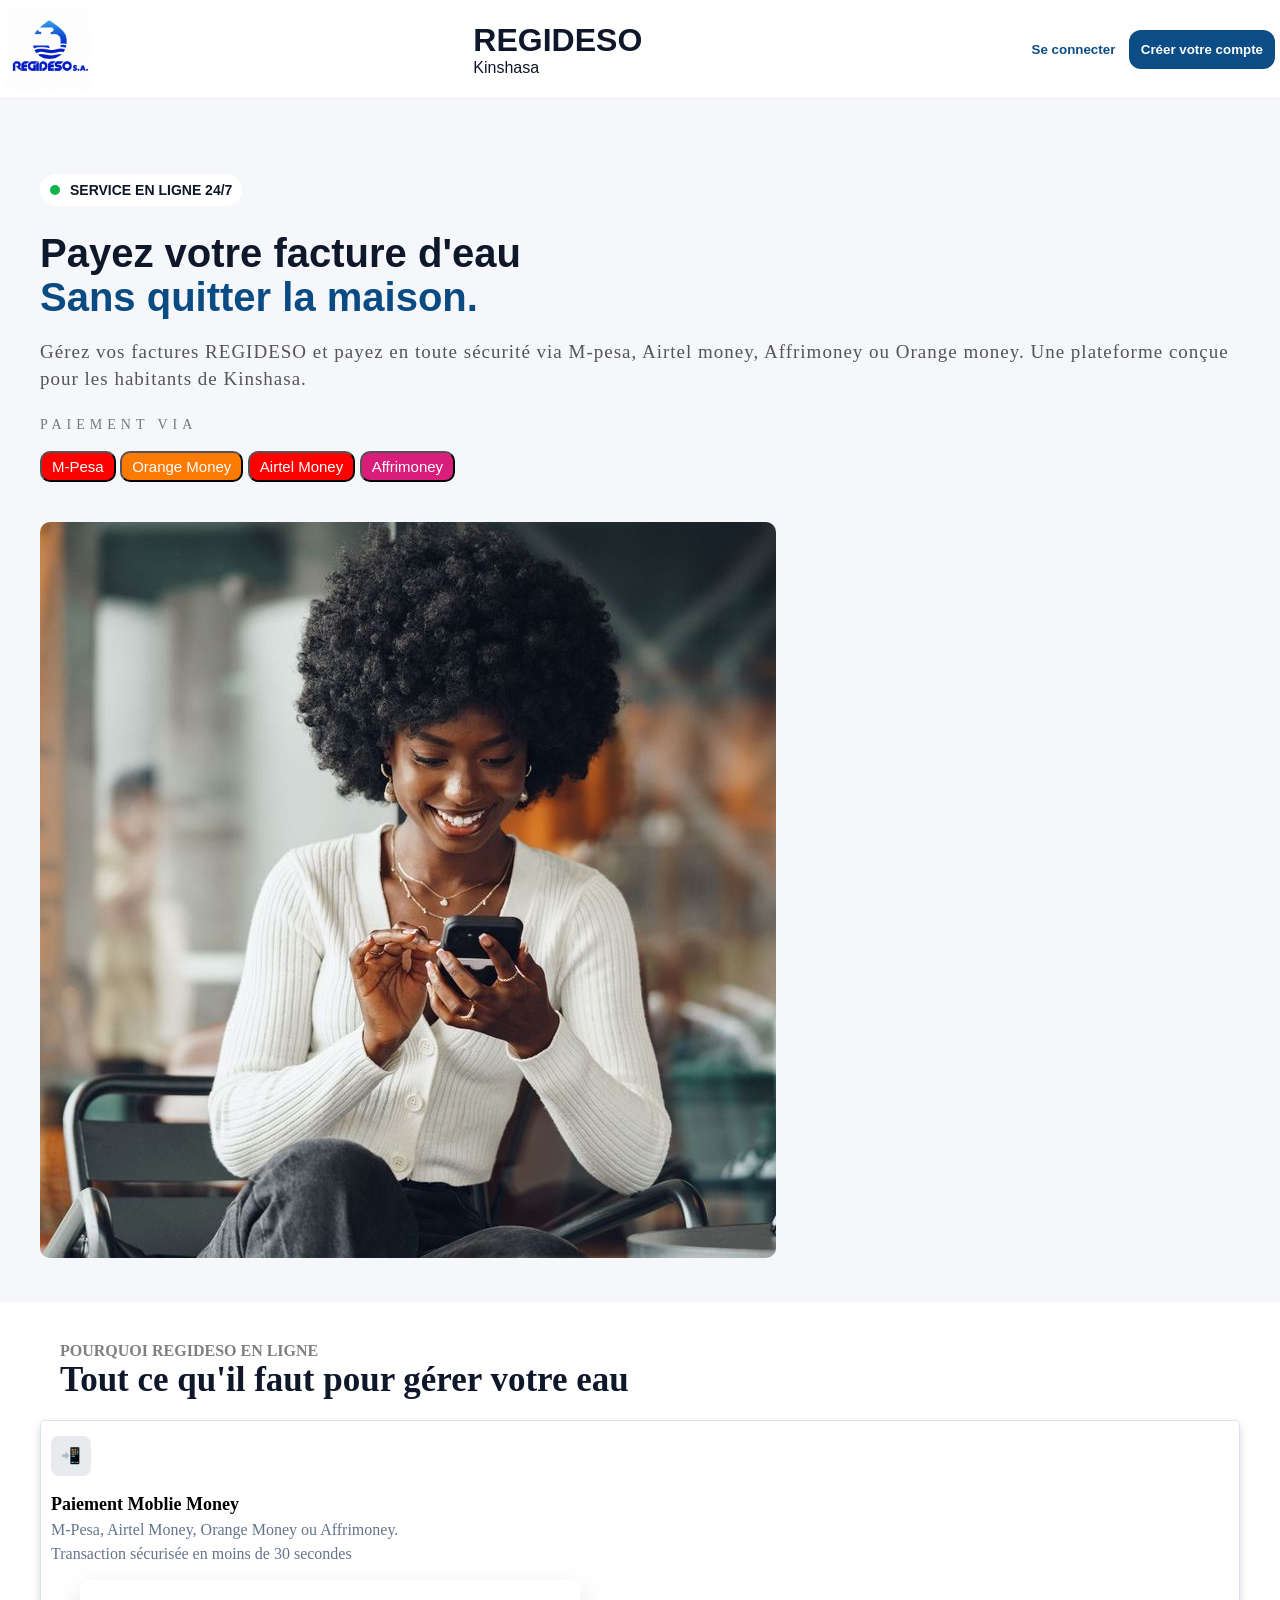
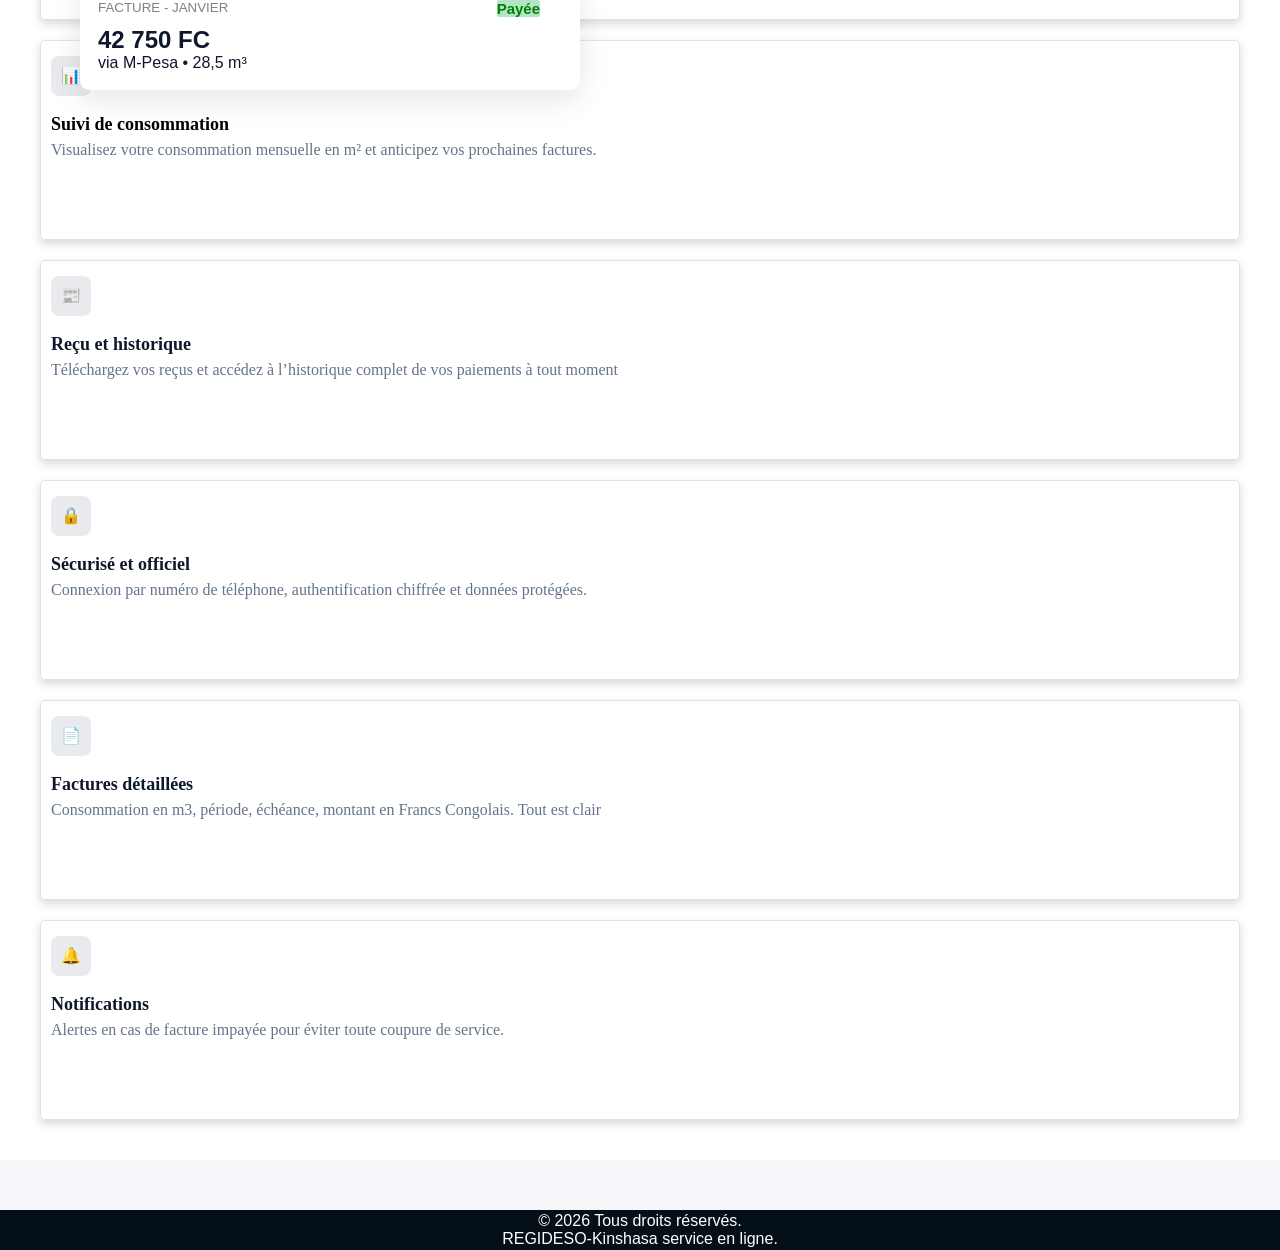
==== index.html @ e978901c "REGIDESO" ====
<!DOCTYPE html>
<html lang="fr">
<head>
    <meta charset="UTF-8">
    <meta name="viewport" content="width=device-width, initial-scale=1.0">
    <title>REGIDESO</title>
    <link rel="stylesheet" href="index.css">
    <!--Police-->
    <link rel="preconnect" href="https://fonts.googleapis.com">
    <link href="https://fonts.googleapis.com/css2?family=Inter:wght@4000;500;600;700;800&display=swap">
</head>
<body>
    <!--HEADER-->
    <header class="header">
        <div class="logo-box">
            <img width="88px" src="logoregi.jpg" alt="logo-icon">
        </div>
        <div>
            <h1>REGIDESO</h1>
            <span>Kinshasa</span>
        </div>
        <div class="button-connexion">
            <button class="seconnecter"><a href="connexion.html">Se connecter</a></button>
            <button class="creer"><a href="connexion2.html">Créer votre compte</a></button>
        </div>       
    </header>

    <!--HERO-->
    <section class="corps">
        <div class="badge">
            <span class="green-dot"></span>
            SERVICE EN LIGNE 24/7
        </div>
        <h2>
            Payez votre facture d'eau
            <span>Sans quitter la maison.</span>
        </h2>
        <p class="description">
            Gérez vos factures REGIDESO et payez en toute sécurité via 
            M-pesa, Airtel money, Affrimoney ou Orange money.
            Une plateforme conçue pour les habitants de Kinshasa.
        </p>
        <div class="payment">
            <p>PAIEMENT VIA</p>
            <div class="payment-bouttons">
                <button class="mpesa">M-Pesa</button>
                <button class="orange money">Orange Money</button>
                <button class="airtel money">Airtel Money</button>
                <BUtton class="affrimoney">Affrimoney</BUtton>
            </div>          
        </div>
    </section>
    <!--IMAGE PRINCIPAL-->
    <section class="card-image">
        <img src="images woman.jpg" alt="previe-image">
        <div class="invoice-card">
            <div class="bill-card">
                <small>FACTURE - JANVIER</small>
                <h2>42 750 FC</h2>
                <P>via M-Pesa • 28,5 m³</P>
                <span class="paid">Payée</span>
            </div>
        </div>
    </section>
    <!--FEACTURES-->
     <section class="factures">
        <div class="factures-title">
            <h4>POURQUOI REGIDESO EN LIGNE</h4>
            <h2>Tout ce qu'il faut pour gérer votre eau</h2>
        </div>
            <div class="mobile-money">
                <a href="Paiement.html" class="card-link">
                <div class="icon">
                    📲
                </div>      
                <p>Paiement Moblie Money</p>
                <P>M-Pesa, Airtel Money, Orange Money ou Affrimoney. <br>Transaction sécurisée en moins de 30 secondes</P>
            </div>
            </a>

            <div class="suivi-consommation">
                <a href="suivi.html" class="card-link">
                <div class="icon">
                    📊
                </div>
                <p>Suivi de consommation</p>
                <P>Visualisez votre consommation mensuelle en m² et anticipez vos prochaines factures.</P>
            </div>
            </a>

            <div class="recus-historique">
                <div class="icon">
                    📰
                </div>
                <p>Reçu et historique</p>
                <p>Téléchargez vos reçus et accédez à l’historique complet de vos paiements à tout moment</p>
            </div>
            
            <div class="securise">
                <div class="icon">
                    🔒
                </div>
                <p>Sécurisé et officiel</p>
                <p>Connexion par numéro de téléphone, authentification chiffrée et données protégées.</p>
            </div>

            <div class="facture">
                <div class="icon">
                    📄
                </div>
                <p>Factures détaillées</p>
                <p>Consommation en m3, période, échéance, montant en Francs Congolais. Tout est clair</p>
            </div>

            <div class="notifications">
                <div class="icon">
                    🔔
                </div>
                <p>Notifications</p>
                <p>Alertes en cas de facture impayée pour éviter toute coupure de service.</p>
            </div>

        </div>
    </section>

    <footer>
        <p>&copy; 2026 Tous droits réservés.</p>
        <p>REGIDESO-Kinshasa service en ligne.</p>
    </footer>
</body>
</html>
---- index.css ----
*{
    margin: 0;
    padding: 0;
    box-sizing: border-box;
}
/* Pour les téléphones */
@media (max-width: 480px){
    .header{
        font-size: 14px;
    }
    .container{
        width: 100%;
        padding: 10px;
    }
}

body{
    font-family: 'Inter', sans-serif;
    background: #f5f7fa;
    color: #0f172a;
}
/* HEADER */
.header{
    width: 100%;
    background:white;
    padding: 5px ;
    display: flex;
    justify-content: space-between;
    align-items: center;
    border-bottom: 1px solid #eee;
    top: 0;
    margin-bottom: 35px;
}

.logo-box{
    display: flex;
    align-items: center;
    gap: 12px;
}
.logo-icon{
    width: 45px;
    height: 45px;
    background: #0b5d84;
    border-radius: 12px;
    display: flex;
    justify-content: center;
    align-items: center;
    color: white;
    font-size: 22px;
}
.logo-box h1{
    font-size: 20px;
    font-weight: 800;
}
.logo-box span{
    color: gray;
    font-size: 14px;
}
.header img{
    border-radius: 8px;
}
.seconnecter{
    padding: 9px 9px;
    border: none;
    background: transparent;
    color:  #0b4d84;
    font-weight: bold;
    border-bottom: 2px solid transparent;
    transition: .4s;
   
}
.seconnecter a{
    text-decoration: none;
    color:#0b4d84 ;
    font-weight: bold;
}
.seconnecter:hover{
    border-bottom: 2px solid;   
}

.creer{
   padding: 12px 12px;
   border: none;
   background: #0b4d84;
   color: rgb(188, 189, 188);
   border-radius: 12px;
   font-weight: bold;
   cursor: pointer;
   transition: .3s;
}
.creer a{
    text-decoration: none;
    color: white;
}
.creer:hover{
    background: #0b4d84;
}
/* HERO*/
.corps{
    padding: 40px;
}
/* BADGE */
.badge{
    display: inline-flex;
    align-items: center;
    gap:10px;
    background: white;
    padding: 8px 10px;
    border-radius: 50px;
    font-size: 14px;
    font-weight: 600;
    margin-bottom: 25px;
}
.green-dot{
    width: 10px;
    height: 10px;
    background:#11b44b ;
    border-radius:50px;
}
/* TITLE */
.corps h2 {
    font-size: 40px;
    line-height: 1.1;
    font-weight: 800;
    margin-bottom: 20px;  
}
.corps h2 span{
    display: block;
    color: #0b4b84;
}
/* TEXT */
.corps-text{
    max-width:750px;
    margin: auto;
    color: #6b7280;
    font-size: 18px;
    margin-bottom: 35px;
}
/* BUTTONS */
.start-btn{
    padding: 16px 34px;
    border: none;
    background-color: #2563eb;
    color: white;
    border-radius: 16px;
    font-size: 16px;
    font-weight: 700;
    cursor: pointer;
    transition: .3s
    
}
.start-btn:hover{
    background: #1d4ed8;
    transform: translateY(-2px);
}
.account-btn{
    padding: 16px 34px;*
    border: 1px solid #d1d5db;
    background: white;
    color: #111827;
    border-radius: 16px;
    font-size: 16px;
    font-weight: 600;
    cursor: pointer;
    cursor: pointer;
    transition: .3s;
}
.account-btn:hover{
    background: #f3f4f6;
}
.description{
    font-size: 19px;
    color: #555;
    line-height: 1.4;
    margin-bottom: 25px;
    letter-spacing: 1px;
    font-family: 'Cormorant Garamond', serif;
}
/* PAYMENT */
.payment p{
    margin-bottom: 18px;
    letter-spacing: 5px;
    color: #777;
    font-size: 14px;
    font-family: 'Cormorant Garamond', serif;
}
.payment-buttons{
    display: flex;
    gap: 20px;
}
.payment-buttons button{
    border: none;
    color: white;
    padding: 18px 30px;
    border-radius: 12px;
    font-size: 22px;
    cursor: pointer;
}
.mpesa{
    background: red;
    color: white;
    font-size: 15px;
    border-radius: 10px;
    padding:5px 10px ;
}


.orange{
    background: #ff7a00;
    color: white;
    font-size: 15px;
    border-radius: 10px;
    padding: 5px 10px;
}

.airtel{
    background:red;
    color:white;
    font-size:15px;
    border-radius:10px ;
    padding:5px 10px ;


}
.affrimoney{
    background: #d81d7a;
    color: white;
    font-size: 15px;
    border-radius: 10px;
    padding: 5px 10px;
}
section img{
    border-radius: 10px;
    margin-top: -40px;
}
.bill-card{
    position: absolute;
    bottom: -790px;
    left: 80px;
    background: white;
    padding: 18px;
    border-radius: 9px;
    width: 500px;
    box-shadow: 0 10px 30px rgba(0, 0, 0, 0.1);
}
.bill-card small{
    color: gray;
}
.bill-card h2{
    margin-top: 10px;
}
.paid{
    position: absolute;
    top: 20px;
    right: 40px;
    color: green;
    font-weight: bold;
    background: #b4e4c5;
    border-radius: 2px;
    font-size: 15px;
}
/* IMAGE PRINCIPAL*/
section{
    padding: 40px
}


.factures{
    width: 100%;
    background:white;
    padding: px;
}

.factures-title{
    margin-left: 20px;
}
.factures-title a{
    text-decoration: none;
}

.factures-title h4{
    font-weight: 800;
    font-family: 'Cormorant Garamond', serif;
    color: gray;
} 

.factures-title h2 {
    font-size: 35px;
    font-weight: 800;
    font-family: 'Lora', serif;
}


.factures-card{
    width: 80%;
    display: grid;
    grid-template-columns: 1fr 1fr 1fr;
    margin: 0 auto;
    gap: 30px;
    margin-top: 50px;
}
.card-link{
    text-decoration: none;
    color:black;
   
}

.mobile-money,
.suivi-consommation,
.recus-historique,
.securise,
.facture,
.notifications{
    height: 200px;
    border: 1px solid #dbe4ee;
    border-radius: 5px;
    box-shadow: 0 4px 10px rgba(0, 0, 0, 0.15);
    padding: 15px 10px;
    line-height:1.5 ;
    transition: all 0.5s ease;
    margin-top: 20px;
}

.mobile-money:hover,
.suivi-consommation:hover,
.recus-historique:hover,
.securise:hover,
.facture:hover,
.notifications:hover{
    box-shadow: 0 10px 25px rgba(0, 0, 0, 0.35);
}

.mobile-money p:first-of-type,
.suivi-consommation p:first-of-type,
.recus-historique p:first-of-type,
.securise p:first-of-type,
.facture p:first-of-type,
.notifications p:first-of-type{
    font-weight: bold;
    font-size: 18px;
    font-family: 'Merriweather', serif;
}

.mobile-money p:last-of-type,
.suivi-consommation p:last-of-type,
.recus-historique p:last-of-type,
.securise p:last-of-type,
.facture p:last-of-type,
.notifications p:last-of-type{
    color: #64748b;
    font-family: 'Playfair Display', serif;
}

.icon{
    width: 40px;
    height: 40px;
    background:#9ca3af3a;
    display: flex;
    justify-content: center;
    align-items: center;
    border-radius: 8px;
    margin-bottom: 15px;
}

footer{
    width: 100%;
    background: #040f17;
    color: white;
    text-align:center ;
    padding: 2px ;
    margin-top: 50px;
    font-size: 16px;
    font-family: 'Lato', sans-serif;
}
.icon img{
    width: 30px;
    height: 100px;
}
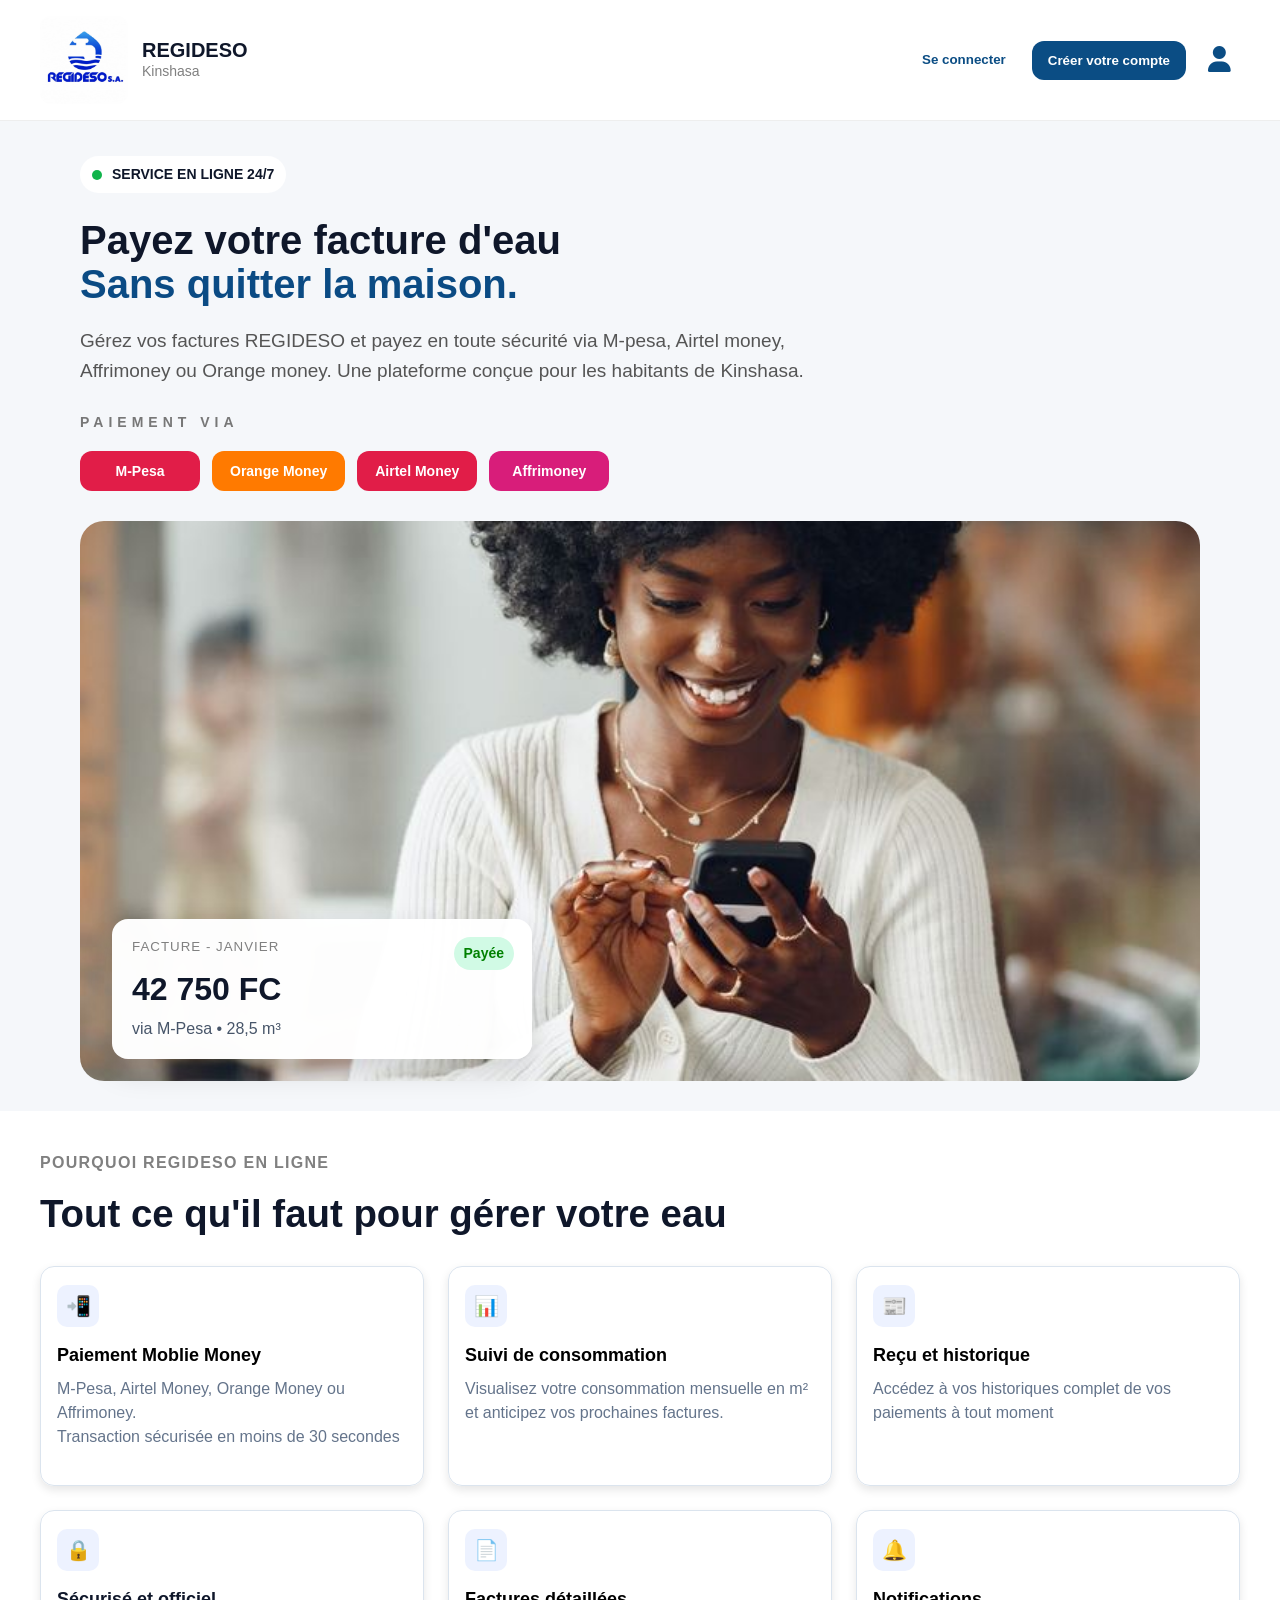
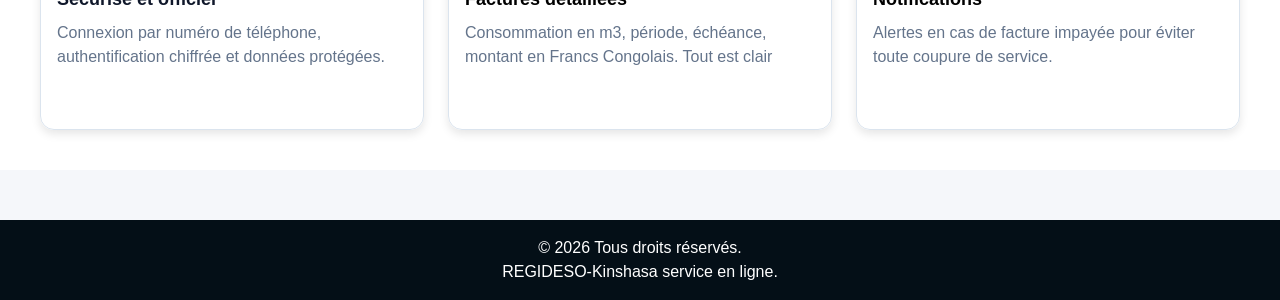
==== commit a3b528d1: "Regideso" ====
--- a/index.html
+++ b/index.html
@@ -4,6 +4,7 @@
     <meta charset="UTF-8">
     <meta name="viewport" content="width=device-width, initial-scale=1.0">
     <title>REGIDESO</title>
+    <link rel="stylesheet" href="https://cdnjs.cloudflare.com/ajax/libs/font-awesome/6.5.2/css/all.min.css" crossorigin="anonymous" referrerpolicy="no-referrer" />
     <link rel="stylesheet" href="index.css">
     <!--Police-->
     <link rel="preconnect" href="https://fonts.googleapis.com">
@@ -12,17 +13,20 @@
 <body>
     <!--HEADER-->
     <header class="header">
-        <div class="logo-box">
-            <img width="88px" src="logoregi.jpg" alt="logo-icon">
-        </div>
-        <div>
-            <h1>REGIDESO</h1>
-            <span>Kinshasa</span>
+        <div class="brand">
+            <div class="logo-box">
+                <img src="logoregi.jpg" alt="logo-icon">
+            </div>
+            <div class="brand-text">
+                <h1>REGIDESO</h1>
+                <span>Kinshasa</span>
+            </div>
         </div>
         <div class="button-connexion">
             <button class="seconnecter"><a href="connexion.html">Se connecter</a></button>
             <button class="creer"><a href="connexion2.html">Créer votre compte</a></button>
-        </div>       
+            <a class="profile-link" href="profil.html" aria-label="Voir le profil"><i class="fa-solid fa-user"></i></a>
+        </div>
     </header>
 
     <!--HERO-->
@@ -63,63 +67,57 @@
         </div>
     </section>
     <!--FEACTURES-->
-     <section class="factures">
+    <section class="factures">
         <div class="factures-title">
             <h4>POURQUOI REGIDESO EN LIGNE</h4>
             <h2>Tout ce qu'il faut pour gérer votre eau</h2>
         </div>
+        <div class="factures-grid">
             <div class="mobile-money">
                 <a href="Paiement.html" class="card-link">
-                <div class="icon">
-                    📲
-                </div>      
-                <p>Paiement Moblie Money</p>
-                <P>M-Pesa, Airtel Money, Orange Money ou Affrimoney. <br>Transaction sécurisée en moins de 30 secondes</P>
+                    <div class="icon">📲</div>
+                    <p>Paiement Moblie Money</p>
+                    <p>M-Pesa, Airtel Money, Orange Money ou Affrimoney. <br>Transaction sécurisée en moins de 30 secondes</p>
+                </a>
             </div>
-            </a>
 
             <div class="suivi-consommation">
                 <a href="suivi.html" class="card-link">
-                <div class="icon">
-                    📊
-                </div>
-                <p>Suivi de consommation</p>
-                <P>Visualisez votre consommation mensuelle en m² et anticipez vos prochaines factures.</P>
+                    <div class="icon">📊</div>
+                    <p>Suivi de consommation</p>
+                    <p>Visualisez votre consommation mensuelle en m² et anticipez vos prochaines factures.</p>
+                </a>
             </div>
-            </a>
 
             <div class="recus-historique">
-                <div class="icon">
-                    📰
-                </div>
-                <p>Reçu et historique</p>
-                <p>Téléchargez vos reçus et accédez à l’historique complet de vos paiements à tout moment</p>
+                <a href="Historique.html" class="card-link">
+                    <div class="icon">📰</div>
+                    <p>Reçu et historique</p>
+                    <p>Accédez à vos historiques complet de vos paiements à tout moment</p>
+                </a>
             </div>
-            
+             
             <div class="securise">
-                <div class="icon">
-                    🔒
-                </div>
+                <div class="icon">🔒</div>
                 <p>Sécurisé et officiel</p>
                 <p>Connexion par numéro de téléphone, authentification chiffrée et données protégées.</p>
             </div>
 
             <div class="facture">
-                <div class="icon">
-                    📄
-                </div>
-                <p>Factures détaillées</p>
-                <p>Consommation en m3, période, échéance, montant en Francs Congolais. Tout est clair</p>
+                <a href="Facture.html" class="card-link">
+                    <div class="icon">📄</div>
+                    <p>Factures détaillées</p>
+                    <p>Consommation en m3, période, échéance, montant en Francs Congolais. Tout est clair</p>
+                </a>
             </div>
 
             <div class="notifications">
-                <div class="icon">
-                    🔔
-                </div>
-                <p>Notifications</p>
-                <p>Alertes en cas de facture impayée pour éviter toute coupure de service.</p>
+                <a href="Notification.html" class="card-link">
+                    <div class="icon">🔔</div>
+                    <p>Notifications</p>
+                    <p>Alertes en cas de facture impayée pour éviter toute coupure de service.</p>
+                </a>
             </div>
-
         </div>
     </section>
 
--- a/index.css
+++ b/index.css
@@ -3,306 +3,341 @@
     padding: 0;
     box-sizing: border-box;
 }
-/* Pour les téléphones */
-@media (max-width: 480px){
-    .header{
-        font-size: 14px;
-    }
-    .container{
-        width: 100%;
-        padding: 10px;
-    }
-}
 
 body{
-    font-family: 'Inter', sans-serif;
-    background: #f5f7fa;
-    color: #0f172a;
-}
-/* HEADER */
+   font-family: 'Inter', sans-serif;
+   background: #f5f7fa;
+   color: #0f172a;
+   line-height: 1.5;
+}
+
+a{
+   text-decoration: none;
+}
+
+button{
+   font-family: inherit;
+}
+
 .header{
-    width: 100%;
-    background:white;
-    padding: 5px ;
-    display: flex;
-    justify-content: space-between;
-    align-items: center;
-    border-bottom: 1px solid #eee;
-    top: 0;
-    margin-bottom: 35px;
+   width: 100%;
+   background: white;
+   padding: 16px 40px;
+   display: flex;
+   align-items: center;
+   justify-content: space-between;
+   border-bottom: 1px solid #eee;
+   gap: 20px;
+   margin-bottom: 35px;
+}
+
+.brand{
+   display: flex;
+   align-items: center;
+   gap: 14px;
 }
 
 .logo-box{
-    display: flex;
-    align-items: center;
-    gap: 12px;
-}
-.logo-icon{
-    width: 45px;
-    height: 45px;
-    background: #0b5d84;
-    border-radius: 12px;
-    display: flex;
-    justify-content: center;
-    align-items: center;
-    color: white;
-    font-size: 22px;
-}
-.logo-box h1{
-    font-size: 20px;
-    font-weight: 800;
-}
-.logo-box span{
-    color: gray;
-    font-size: 14px;
-}
-.header img{
-    border-radius: 8px;
-}
-.seconnecter{
-    padding: 9px 9px;
-    border: none;
-    background: transparent;
-    color:  #0b4d84;
-    font-weight: bold;
-    border-bottom: 2px solid transparent;
-    transition: .4s;
-   
-}
-.seconnecter a{
-    text-decoration: none;
-    color:#0b4d84 ;
-    font-weight: bold;
-}
-.seconnecter:hover{
-    border-bottom: 2px solid;   
-}
-
+   display: flex;
+   align-items: center;
+   justify-content: center;
+}
+
+.logo-box img{
+   width: 88px;
+   height: 88px;
+   object-fit: cover;
+   border-radius: 12px;
+   display: block;
+}
+
+.brand-text{
+   display: flex;
+   flex-direction: column;
+   justify-content: center;
+}
+
+.brand-text h1{
+   font-size: 20px;
+   font-weight: 800;
+   line-height: 1.1;
+}
+
+.brand-text span{
+   color: gray;
+   font-size: 14px;
+}
+
+.button-connexion{
+   display: flex;
+   align-items: center;
+   justify-content: flex-end;
+   gap: 12px;
+   flex-wrap: wrap;
+   margin-left: auto;
+}
+
+.seconnecter,
 .creer{
-   padding: 12px 12px;
    border: none;
-   background: #0b4d84;
-   color: rgb(188, 189, 188);
-   border-radius: 12px;
-   font-weight: bold;
    cursor: pointer;
    transition: .3s;
 }
+.seconnecter:hover,
+.creer:hover{
+   transform: translateY(-2px);
+}
+
+.seconnecter{
+   padding: 10px 14px;
+   background: transparent;
+   border-bottom: 2px solid transparent;
+}
+
+.seconnecter a{
+   color: #0b4d84;
+   font-weight: bold;
+}
+
+.seconnecter:hover{
+   border-bottom-color: #0b4d84;
+}
+
+.creer{
+   padding: 12px 16px;
+   background: #0b4d84;
+   color: white;
+   border-radius: 12px;
+}
+
 .creer a{
-    text-decoration: none;
-    color: white;
-}
+   color: white;
+   font-weight: bold;
+}
+
 .creer:hover{
-    background: #0b4d84;
-}
-/* HERO*/
+   background: #083c6f;
+}
+
+.profile-link{
+   display: inline-flex;
+   align-items: center;
+   justify-content: center;
+   width: 42px;
+   height: 42px;
+   padding: 0;
+   border-radius: 50%;
+   background: transparent;
+   color: #0b4d84;
+   font-size: 26px;
+   line-height: 1;
+   transition: .3s;
+}
+
+.profile-link i{
+   font-size: 26px;
+}
+
+.profile-link:hover{
+   background: rgba(11, 77, 132, 0.08);
+   transform: translateY(-1px);
+}
+.fa-user{
+   font-size: 20px;
+   color: #0b4d84;
+}
+
 .corps{
-    padding: 40px;
-}
-/* BADGE */
+   padding: 0 40px 30px;
+   max-width: 1200px;
+   margin: 0 auto;
+}
+
 .badge{
-    display: inline-flex;
-    align-items: center;
-    gap:10px;
-    background: white;
-    padding: 8px 10px;
-    border-radius: 50px;
-    font-size: 14px;
-    font-weight: 600;
-    margin-bottom: 25px;
-}
+   display: inline-flex;
+   align-items: center;
+   gap: 10px;
+   background: white;
+   padding: 8px 12px;
+   border-radius: 50px;
+   font-size: 14px;
+   font-weight: 600;
+   margin-bottom: 25px;
+}
+
 .green-dot{
-    width: 10px;
-    height: 10px;
-    background:#11b44b ;
-    border-radius:50px;
-}
-/* TITLE */
+   width: 10px;
+   height: 10px;
+   background: #11b44b;
+   border-radius: 50px;
+}
+
 .corps h2 {
-    font-size: 40px;
-    line-height: 1.1;
-    font-weight: 800;
-    margin-bottom: 20px;  
-}
+   font-size: 40px;
+   line-height: 1.1;
+   font-weight: 800;
+   margin-bottom: 20px;
+}
+
 .corps h2 span{
-    display: block;
-    color: #0b4b84;
-}
-/* TEXT */
-.corps-text{
-    max-width:750px;
-    margin: auto;
-    color: #6b7280;
-    font-size: 18px;
-    margin-bottom: 35px;
-}
-/* BUTTONS */
-.start-btn{
-    padding: 16px 34px;
-    border: none;
-    background-color: #2563eb;
-    color: white;
-    border-radius: 16px;
-    font-size: 16px;
-    font-weight: 700;
-    cursor: pointer;
-    transition: .3s
-    
-}
-.start-btn:hover{
-    background: #1d4ed8;
-    transform: translateY(-2px);
-}
-.account-btn{
-    padding: 16px 34px;*
-    border: 1px solid #d1d5db;
-    background: white;
-    color: #111827;
-    border-radius: 16px;
-    font-size: 16px;
-    font-weight: 600;
-    cursor: pointer;
-    cursor: pointer;
-    transition: .3s;
-}
-.account-btn:hover{
-    background: #f3f4f6;
-}
+   display: block;
+   color: #0b4b84;
+}
+
 .description{
-    font-size: 19px;
-    color: #555;
-    line-height: 1.4;
-    margin-bottom: 25px;
-    letter-spacing: 1px;
-    font-family: 'Cormorant Garamond', serif;
-}
-/* PAYMENT */
+   max-width: 760px;
+   font-size: 19px;
+   color: #555;
+   line-height: 1.6;
+   margin-bottom: 25px;
+}
+
 .payment p{
-    margin-bottom: 18px;
-    letter-spacing: 5px;
-    color: #777;
-    font-size: 14px;
-    font-family: 'Cormorant Garamond', serif;
-}
+   margin-bottom: 18px;
+   letter-spacing: 5px;
+   color: #777;
+   font-size: 14px;
+   font-weight: 600;
+}
+
+.payment-bouttons,
 .payment-buttons{
-    display: flex;
-    gap: 20px;
-}
+   display: flex;
+   flex-wrap: wrap;
+   gap: 12px;
+}
+
+.payment-bouttons button,
 .payment-buttons button{
-    border: none;
-    color: white;
-    padding: 18px 30px;
-    border-radius: 12px;
-    font-size: 22px;
-    cursor: pointer;
-}
+   border: none;
+   color: white;
+   padding: 12px 18px;
+   border-radius: 12px;
+   font-size: 14px;
+   font-weight: 700;
+   cursor: pointer;
+}
+
+.mpesa,
+.orange,
+.airtel,
+.affrimoney{
+   display: inline-flex;
+   align-items: center;
+   justify-content: center;
+   min-width: 120px;
+}
+
 .mpesa{
-    background: red;
-    color: white;
-    font-size: 15px;
-    border-radius: 10px;
-    padding:5px 10px ;
-}
-
+   background: #e11d48;
+}
 
 .orange{
-    background: #ff7a00;
-    color: white;
-    font-size: 15px;
-    border-radius: 10px;
-    padding: 5px 10px;
+   background: #ff7a00;
 }
 
 .airtel{
-    background:red;
-    color:white;
-    font-size:15px;
-    border-radius:10px ;
-    padding:5px 10px ;
-
-
-}
+   background: #e11d48;
+}
+
 .affrimoney{
-    background: #d81d7a;
-    color: white;
-    font-size: 15px;
-    border-radius: 10px;
-    padding: 5px 10px;
-}
-section img{
-    border-radius: 10px;
-    margin-top: -40px;
-}
+   background: #d81d7a;
+}
+
+.card-image{
+   position: relative;
+   max-width: 1200px;
+   margin: 0 auto;
+   padding: 0 40px 30px;
+}
+
+.card-image img{
+   width: 100%;
+   height: 560px;
+   object-fit: cover;
+   border-radius: 24px;
+   display: block;
+}
+
 .bill-card{
-    position: absolute;
-    bottom: -790px;
-    left: 80px;
-    background: white;
-    padding: 18px;
-    border-radius: 9px;
-    width: 500px;
-    box-shadow: 0 10px 30px rgba(0, 0, 0, 0.1);
-}
+   position: absolute;
+   left: 72px;
+   bottom: 52px;
+   background: rgba(255, 255, 255, 0.98);
+   padding: 18px 20px;
+   border-radius: 16px;
+   width: min(420px, calc(100% - 100px));
+   box-shadow: 0 12px 30px rgba(0, 0, 0, 0.15);
+}
+
 .bill-card small{
-    color: gray;
-}
+   color: gray;
+   display: block;
+   margin-bottom: 8px;
+   letter-spacing: 1px;
+}
+
 .bill-card h2{
-    margin-top: 10px;
-}
+   margin-top: 0;
+   font-size: 32px;
+   margin-bottom: 4px;
+}
+
+.bill-card p{
+   color: #475569;
+   margin: 0;
+}
+
 .paid{
-    position: absolute;
-    top: 20px;
-    right: 40px;
-    color: green;
-    font-weight: bold;
-    background: #b4e4c5;
-    border-radius: 2px;
-    font-size: 15px;
-}
-/* IMAGE PRINCIPAL*/
-section{
-    padding: 40px
-}
-
+   position: absolute;
+   top: 18px;
+   right: 18px;
+   background: #d1fae5;
+   color: green;
+   font-weight: bold;
+   border-radius: 999px;
+   padding: 6px 10px;
+   font-size: 14px;
+}
 
 .factures{
-    width: 100%;
-    background:white;
-    padding: px;
+   width: 100%;
+   background: white;
+   padding: 40px 40px 0;
+}
+
+.factures-title,
+.factures-grid{
+   max-width: 1200px;
+   margin: 0 auto;
 }
 
 .factures-title{
-    margin-left: 20px;
-}
-.factures-title a{
-    text-decoration: none;
+   margin-bottom: 24px;
 }
 
 .factures-title h4{
-    font-weight: 800;
-    font-family: 'Cormorant Garamond', serif;
-    color: gray;
-} 
-
-.factures-title h2 {
-    font-size: 35px;
-    font-weight: 800;
-    font-family: 'Lora', serif;
-}
-
-
-.factures-card{
-    width: 80%;
-    display: grid;
-    grid-template-columns: 1fr 1fr 1fr;
-    margin: 0 auto;
-    gap: 30px;
-    margin-top: 50px;
-}
+   font-weight: 800;
+   color: gray;
+   letter-spacing: 0.08em;
+   margin-bottom: 10px;
+}
+
+.factures-title h2{
+   font-size: clamp(28px, 3vw, 40px);
+   font-weight: 800;
+}
+
+.factures-grid{
+   display: grid;
+   grid-template-columns: repeat(3, minmax(0, 1fr));
+   gap: 24px;
+   padding-bottom: 40px;
+}
+
 .card-link{
-    text-decoration: none;
-    color:black;
-   
+   color: black;
+   display: block;
 }
 
 .mobile-money,
@@ -311,14 +346,13 @@
 .securise,
 .facture,
 .notifications{
-    height: 200px;
-    border: 1px solid #dbe4ee;
-    border-radius: 5px;
-    box-shadow: 0 4px 10px rgba(0, 0, 0, 0.15);
-    padding: 15px 10px;
-    line-height:1.5 ;
-    transition: all 0.5s ease;
-    margin-top: 20px;
+   height: 220px;
+   border: 1px solid #dbe4ee;
+   border-radius: 14px;
+   box-shadow: 0 4px 10px rgba(0, 0, 0, 0.1);
+   padding: 18px 16px;
+   line-height: 1.5;
+   transition: all 0.3s ease;
 }
 
 .mobile-money:hover,
@@ -327,7 +361,8 @@
 .securise:hover,
 .facture:hover,
 .notifications:hover{
-    box-shadow: 0 10px 25px rgba(0, 0, 0, 0.35);
+   box-shadow: 0 12px 25px rgba(0, 0, 0, 0.15);
+   transform: translateY(-2px);
 }
 
 .mobile-money p:first-of-type,
@@ -336,9 +371,9 @@
 .securise p:first-of-type,
 .facture p:first-of-type,
 .notifications p:first-of-type{
-    font-weight: bold;
-    font-size: 18px;
-    font-family: 'Merriweather', serif;
+   font-weight: bold;
+   font-size: 18px;
+   margin-bottom: 8px;
 }
 
 .mobile-money p:last-of-type,
@@ -347,32 +382,145 @@
 .securise p:last-of-type,
 .facture p:last-of-type,
 .notifications p:last-of-type{
-    color: #64748b;
-    font-family: 'Playfair Display', serif;
+   color: #64748b;
 }
 
 .icon{
-    width: 40px;
-    height: 40px;
-    background:#9ca3af3a;
-    display: flex;
-    justify-content: center;
-    align-items: center;
-    border-radius: 8px;
-    margin-bottom: 15px;
+   width: 42px;
+   height: 42px;
+   background: #edf2ff;
+   display: flex;
+   justify-content: center;
+   align-items: center;
+   border-radius: 10px;
+   margin-bottom: 15px;
+   font-size: 20px;
 }
 
 footer{
-    width: 100%;
-    background: #040f17;
-    color: white;
-    text-align:center ;
-    padding: 2px ;
-    margin-top: 50px;
-    font-size: 16px;
-    font-family: 'Lato', sans-serif;
-}
-.icon img{
-    width: 30px;
-    height: 100px;
-}+   width: 100%;
+   background: #040f17;
+   color: white;
+   text-align: center;
+   padding: 16px 12px;
+   margin-top: 50px;
+   font-size: 16px;
+}
+
+@media (max-width: 900px){
+   .factures-grid{
+       grid-template-columns: repeat(2, minmax(0, 1fr));
+   }
+
+   .card-image{
+       padding: 0 20px 20px;
+   }
+
+   .bill-card{
+       left: 40px;
+   }
+}
+
+@media (max-width: 640px){
+   .header{
+       padding: 18px 20px;
+       flex-wrap: wrap;
+   }
+
+   .brand{
+       width: 100%;
+       justify-content: flex-start;
+   }
+
+   .logo-box img{
+       width: 64px;
+       height: 64px;
+   }
+
+   .brand-text h1{
+       font-size: 18px;
+   }
+
+   .button-connexion{
+       width: 100%;
+       justify-content: space-between;
+       margin-left: 0;
+       gap: 12px;
+   }
+
+   .seconnecter,
+   .creer{
+       padding: 10px 12px;
+       font-size: 12px;
+       flex: 1;
+   }
+
+   .creer{
+       max-width: 220px;
+   }
+
+   .corps{
+       padding: 0 20px 20px;
+   }
+
+   .corps h2{
+       font-size: 32px;
+   }
+
+   .description{
+       font-size: 16px;
+   }
+
+   .payment-bouttons,
+   .payment-buttons{
+       gap: 10px;
+   }
+
+   .payment-bouttons button,
+   .payment-buttons button{
+       flex: 1 1 calc(50% - 10px);
+       min-width: 120px;
+   }
+
+   .card-image{
+       padding: 0 12px 16px;
+   }
+
+   .card-image img{
+       height: 370px;
+       border-radius: 18px;
+   }
+
+   .bill-card{
+       left: 20px;
+       right: 20px;
+       bottom: 28px;
+       width: auto;
+       padding: 14px 16px;
+   }
+
+   .bill-card h2{
+       font-size: 20px;
+   }
+
+   .factures{
+       padding: 28px 20px 0;
+   }
+
+   .factures-grid{
+       grid-template-columns: 1fr;
+       gap: 16px;
+       padding-bottom: 28px;
+   }
+
+   .mobile-money,
+   .suivi-consommation,
+   .recus-historique,
+   .securise,
+   .facture,
+   .notifications{
+       min-height: 180px;
+       height: auto;
+   }
+}
+
